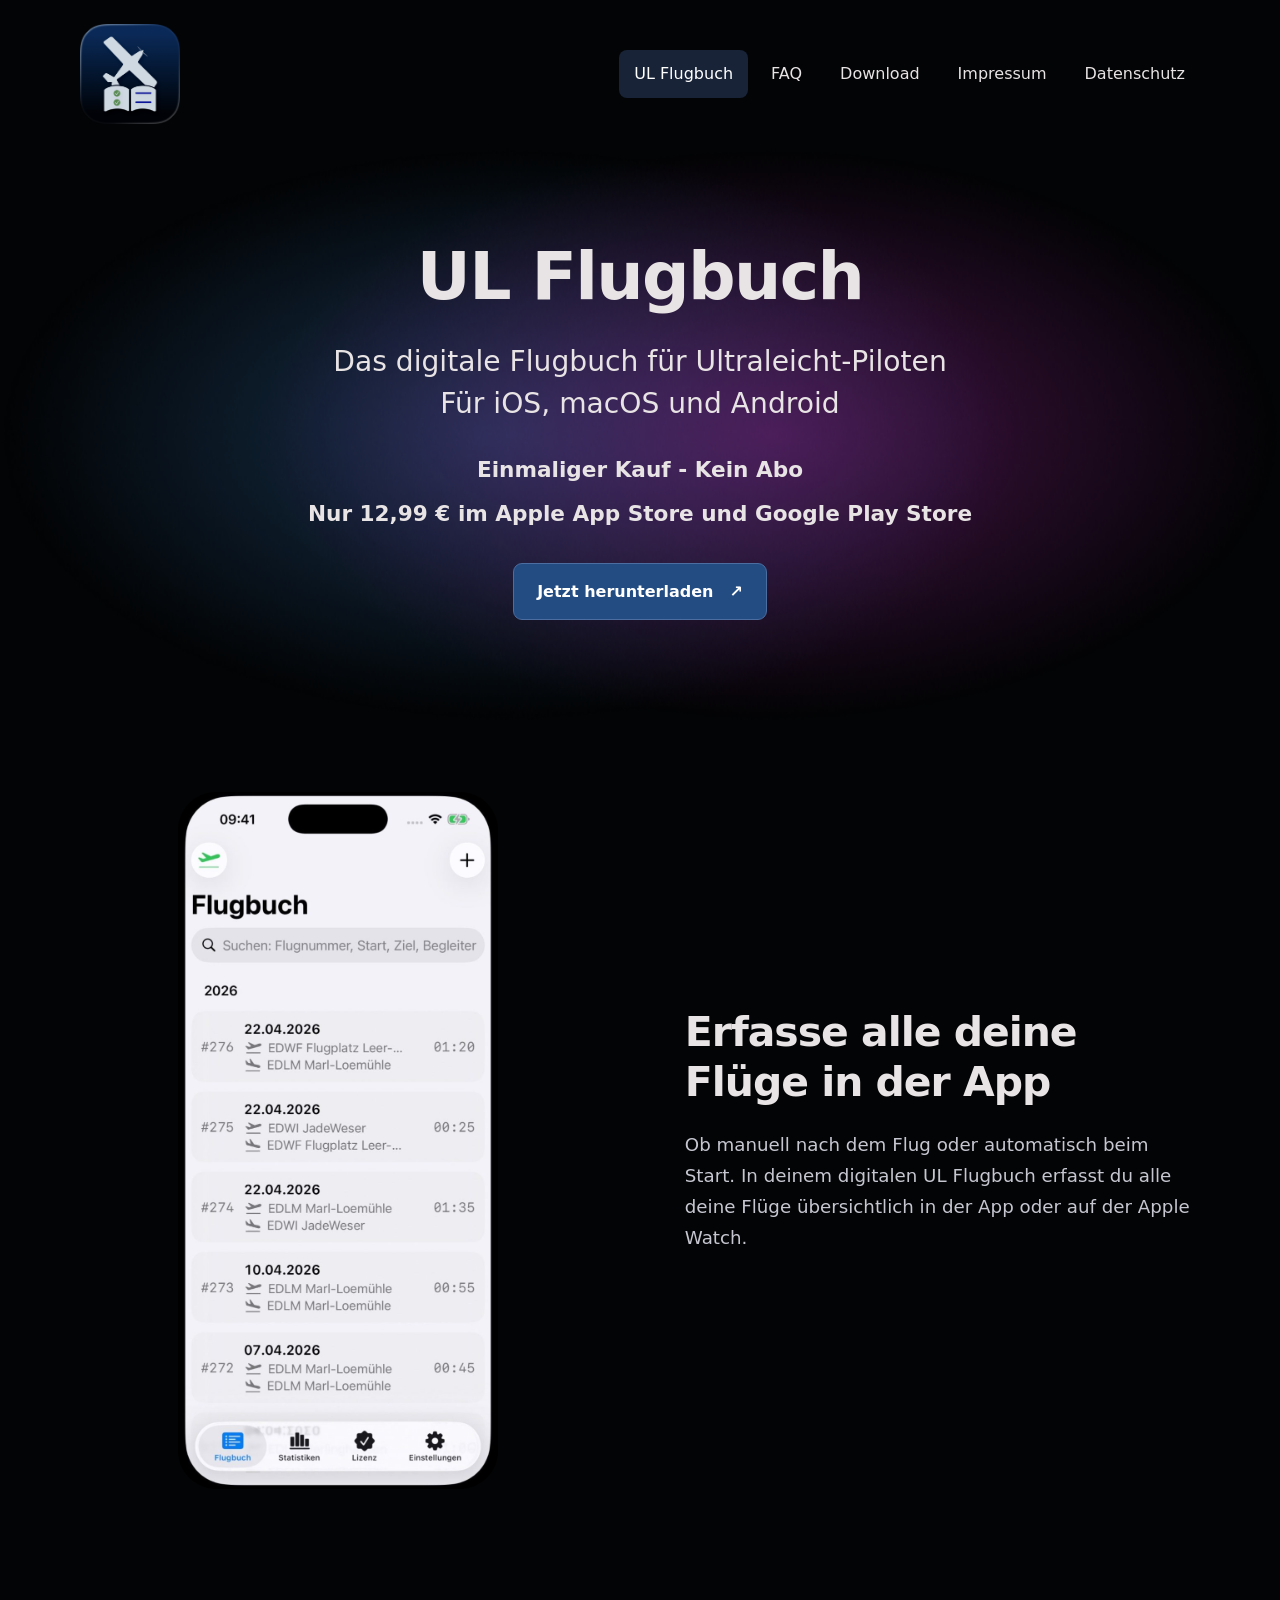
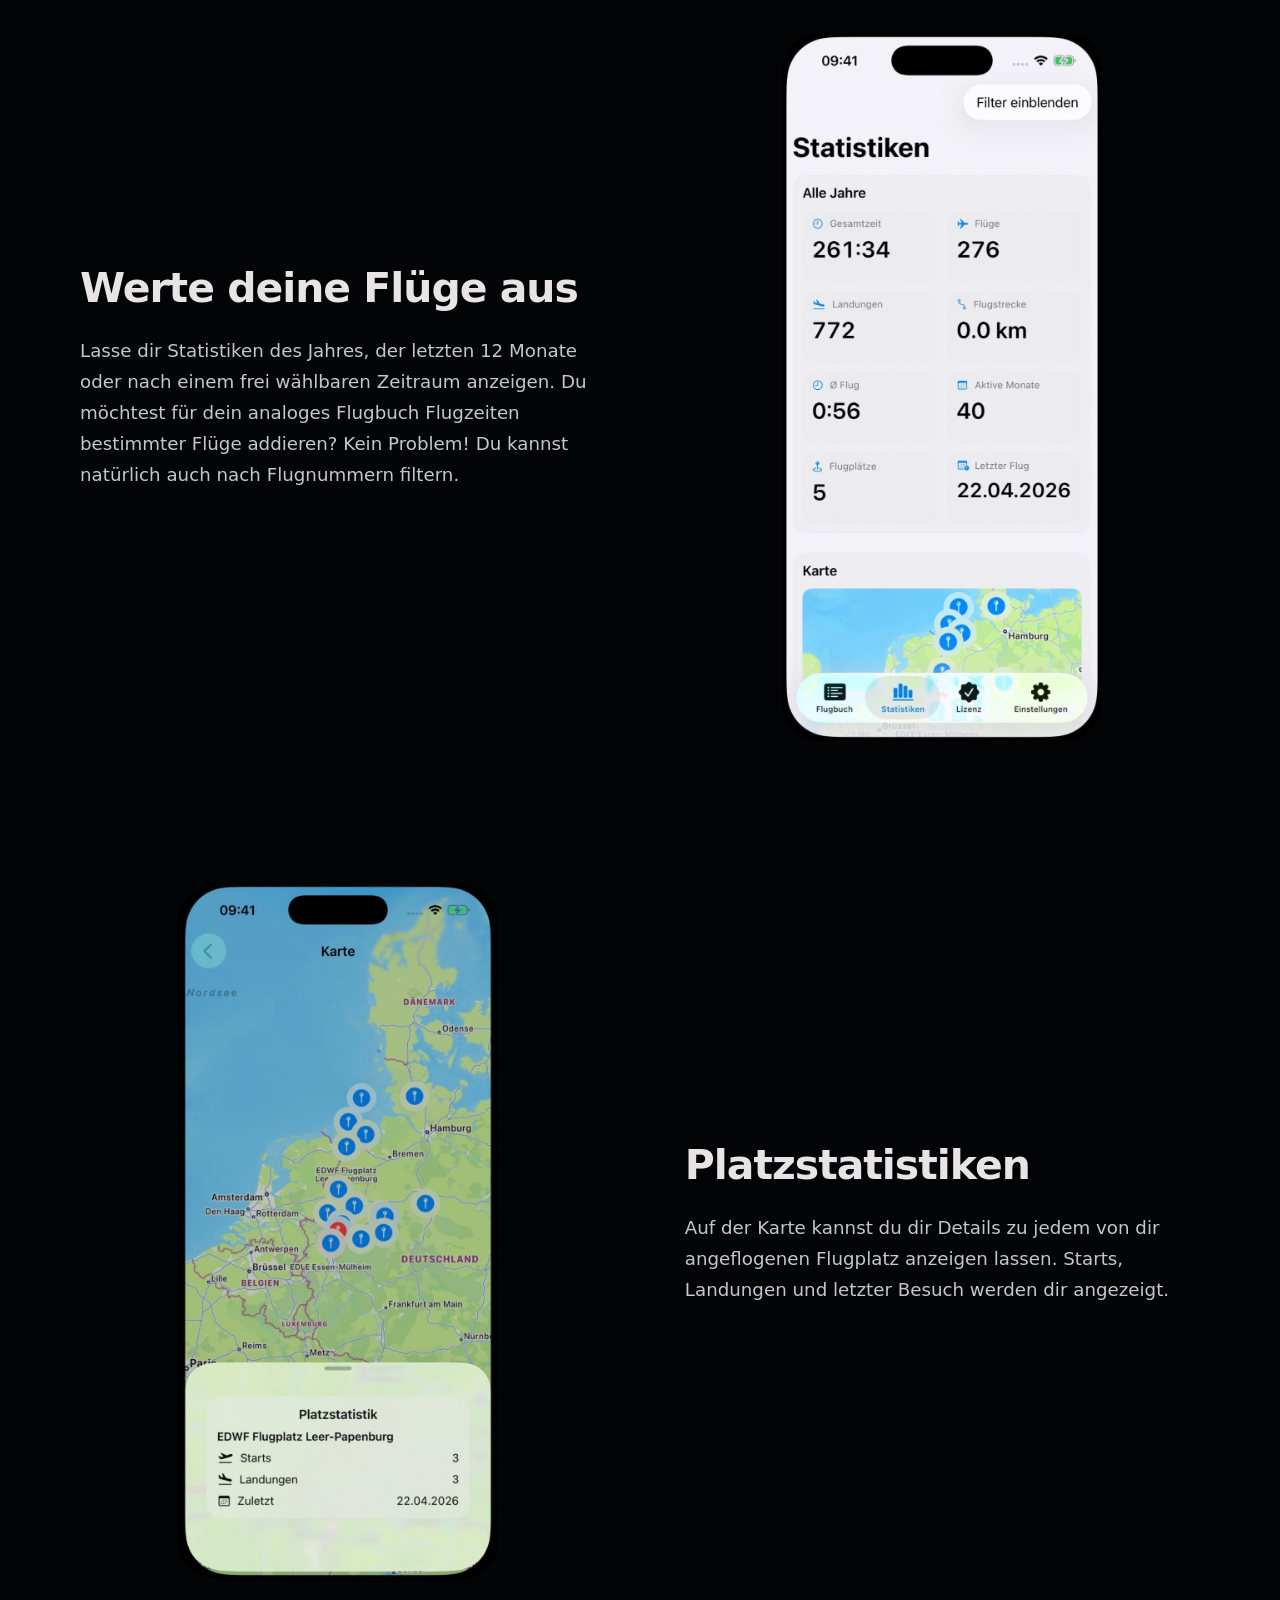
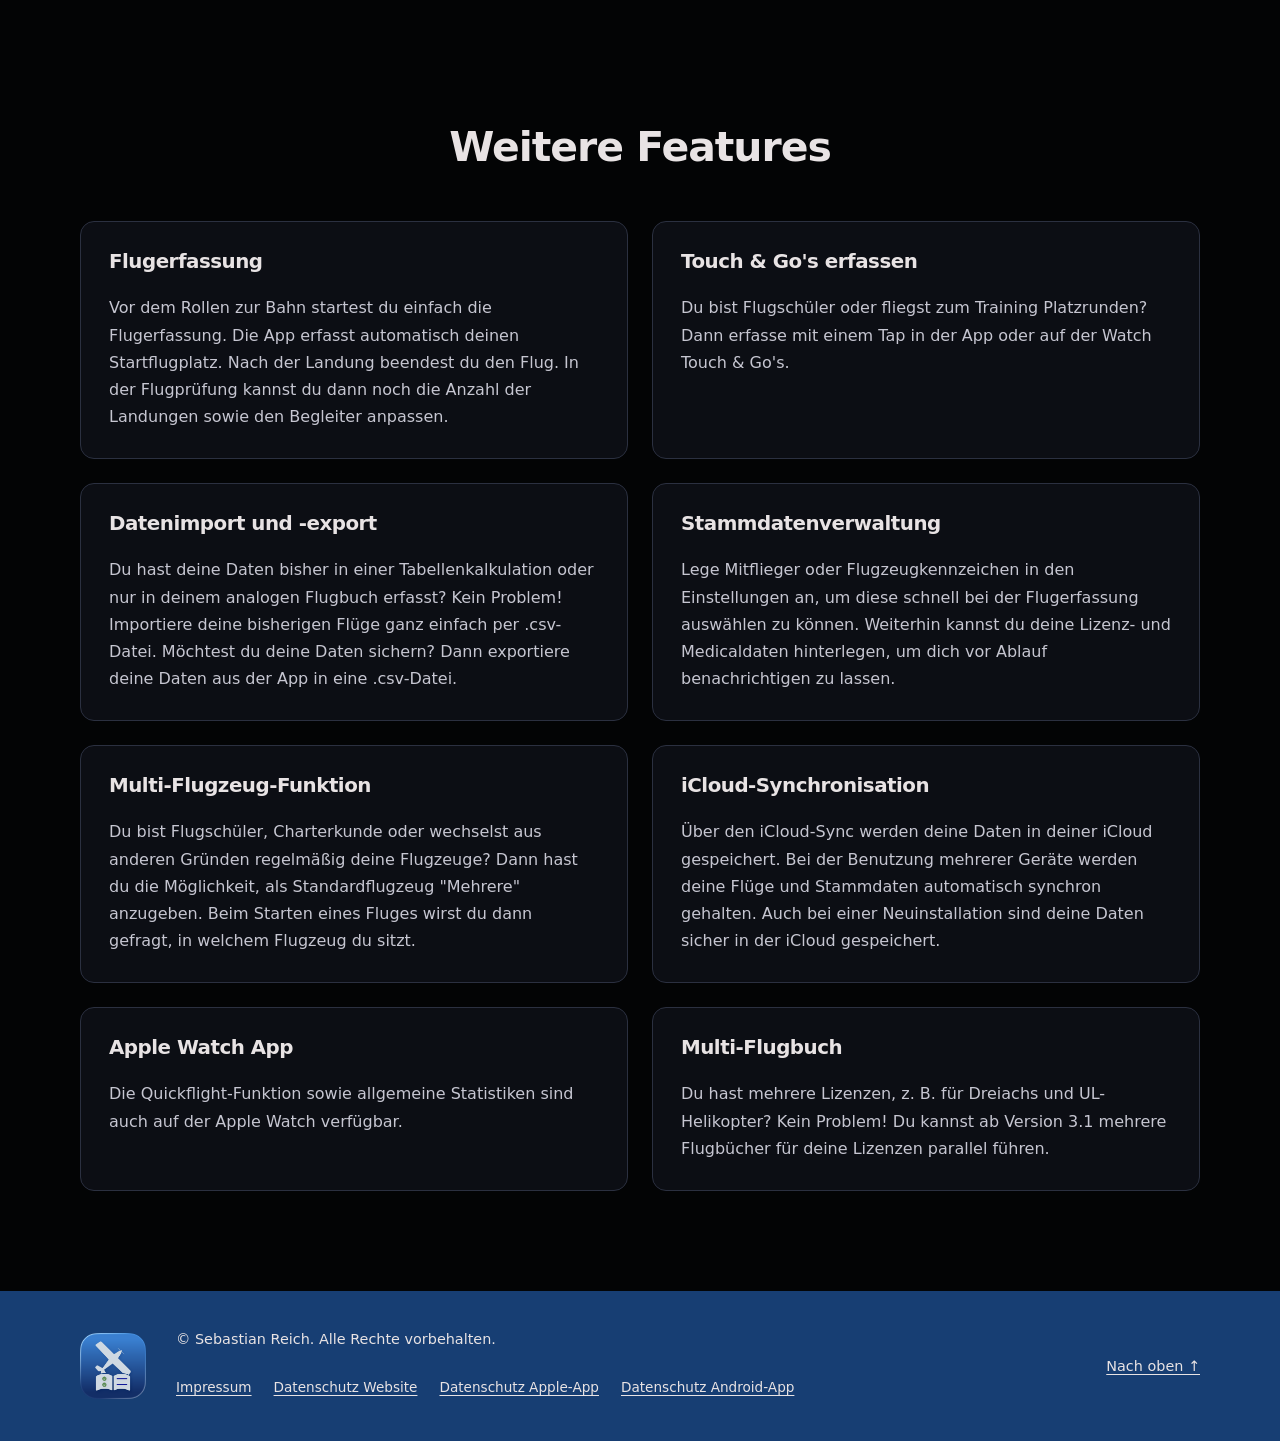
==== index.html @ 2607ba53 "Add files via upload" ====
<!doctype html>
<html lang="de">
<head>
  <meta charset="utf-8">
  <meta name="viewport" content="width=device-width, initial-scale=1">
  <meta name="color-scheme" content="dark">
  <title>UL Flugbuch – Digitales Flugbuch für iOS, macOS &amp; Android</title>
  <meta name="description" content="Das digitale Flugbuch für Ultraleicht-Piloten: Flüge erfassen, Statistiken auswerten und mehrere Flugbücher führen. Einmaliger Kauf, kein Abo.">
  <link rel="canonical" href="https://ul-flugbuch.com/">
  <meta property="og:type" content="website">
  <meta property="og:locale" content="de_DE">
  <meta property="og:site_name" content="UL Flugbuch">
  <meta property="og:title" content="UL Flugbuch – Digitales Flugbuch für iOS, macOS &amp; Android">
  <meta property="og:description" content="Das digitale Flugbuch für Ultraleicht-Piloten: Flüge erfassen, Statistiken auswerten und mehrere Flugbücher führen. Einmaliger Kauf, kein Abo.">
  <meta property="og:url" content="https://ul-flugbuch.com/">
  <meta property="og:image" content="https://ul-flugbuch.com/images/logo.png">
  <meta property="og:image:alt" content="UL Flugbuch – App-Logo mit Flugzeug und Flugbuch">
  <meta name="theme-color" content="#050608">
  <link rel="icon" href="images/logo-footer.png" type="image/png">
  <link rel="apple-touch-icon" href="images/logo.png">
  <link rel="stylesheet" href="css/style.css">
  <script src="js/navigation.js" defer></script>
</head>
<body>
<a class="skip-link" href="#main">Zum Inhalt springen</a>
<header class="site-header wrap">
  <a class="brand" href="index.html" aria-label="UL Flugbuch – Startseite"><img src="images/logo.png" width="455" height="455" alt="UL Flugbuch"></a>
  <button class="menu-toggle" type="button" aria-expanded="false" aria-controls="main-navigation" hidden>Menü <span aria-hidden="true">☰</span></button>
  <nav id="main-navigation" aria-label="Hauptnavigation"><a href="index.html" aria-current="page">UL Flugbuch</a><a href="faq/index.html">FAQ</a><a href="download/index.html">Download</a><a href="impressum/index.html">Impressum</a><a href="datenschutz/index.html">Datenschutz</a></nav>
</header>
<main id="main" tabindex="-1"><section class="hero"><div class="wrap"><h1>UL Flugbuch</h1><div class="intro"><p>Das digitale Flugbuch für Ultraleicht-Piloten</p><p>Für iOS, macOS und Android</p></div><div class="purchase"><p><strong>Einmaliger Kauf - Kein Abo</strong></p><p><strong>Nur 12,99 € im Apple App Store und Google Play Store</strong></p></div><a class="button" href="download/index.html">Jetzt herunterladen <span aria-hidden="true">↗</span></a></div></section><section class="feature wrap"><div class="screenshot"><a href="images/flugbuch.jpg" aria-label="Flugliste in UL Flugbuch mit Suchfeld und Flugübersicht – Screenshot vergrößern"><img src="images/flugbuch.jpg" width="768" height="1671" alt="Flugliste in UL Flugbuch mit Suchfeld und Flugübersicht" loading="lazy" decoding="async"></a></div><div class="feature-copy"><h2><strong>Erfasse alle deine Flüge in der App</strong></h2><p>Ob manuell nach dem Flug oder automatisch beim Start. In deinem digitalen UL Flugbuch erfasst du alle deine Flüge übersichtlich in der App oder auf der Apple Watch.</p></div></section><section class="feature wrap reverse"><div class="screenshot"><a href="images/statistik.jpg" aria-label="Statistikansicht in UL Flugbuch zur Auswertung der Flüge – Screenshot vergrößern"><img src="images/statistik.jpg" width="768" height="1701" alt="Statistikansicht in UL Flugbuch zur Auswertung der Flüge" loading="lazy" decoding="async"></a></div><div class="feature-copy"><h2><strong>Werte deine Flüge aus</strong></h2><p>Lasse dir Statistiken des Jahres, der letzten 12 Monate oder nach einem frei wählbaren Zeitraum anzeigen. Du möchtest für dein analoges Flugbuch Flugzeiten bestimmter Flüge addieren? Kein Problem! Du kannst natürlich auch nach Flugnummern filtern.</p></div></section><section class="feature wrap"><div class="screenshot"><a href="images/platzstatistik.jpg" aria-label="Flugplatzstatistik in UL Flugbuch mit Kartenansicht – Screenshot vergrößern"><img src="images/platzstatistik.jpg" width="768" height="1666" alt="Flugplatzstatistik in UL Flugbuch mit Kartenansicht" loading="lazy" decoding="async"></a></div><div class="feature-copy"><h2><strong>Platzstatistiken</strong></h2><p>Auf der Karte kannst du dir Details zu jedem von dir angeflogenen Flugplatz anzeigen lassen. Starts, Landungen und letzter Besuch werden dir angezeigt.</p></div></section><section class="features wrap"><h2>Weitere Features</h2><div class="feature-grid"><article><h3>Flugerfassung</h3><p>Vor dem Rollen zur Bahn startest du einfach die Flugerfassung. Die App erfasst automatisch deinen Startflugplatz. Nach der Landung beendest du den Flug. In der Flugprüfung kannst du dann noch die Anzahl der Landungen sowie den Begleiter anpassen. </p></article><article><h3>Touch &amp; Go&#x27;s erfassen</h3><p>Du bist Flugschüler oder fliegst zum Training Platzrunden? Dann erfasse mit einem Tap in der App oder auf der Watch Touch &amp; Go&#x27;s.</p></article><article><h3>Datenimport und -export</h3><p>Du hast deine Daten bisher in einer Tabellenkalkulation oder nur in deinem analogen Flugbuch erfasst? Kein Problem! Importiere deine bisherigen Flüge ganz einfach per .csv-Datei. Möchtest du deine Daten sichern? Dann exportiere deine Daten aus der App in eine .csv-Datei. </p></article><article><h3>Stammdatenverwaltung</h3><p>Lege Mitflieger oder Flugzeugkennzeichen in den Einstellungen an, um diese schnell bei der Flugerfassung auswählen zu können. Weiterhin kannst du deine Lizenz- und Medicaldaten hinterlegen, um dich vor Ablauf benachrichtigen zu lassen.</p></article><article><h3>Multi-Flugzeug-Funktion</h3><p>Du bist Flugschüler, Charterkunde oder wechselst aus anderen Gründen regelmäßig deine Flugzeuge? Dann hast du die Möglichkeit, als Standardflugzeug &quot;Mehrere&quot; anzugeben. Beim Starten eines Fluges wirst du dann gefragt, in welchem Flugzeug du sitzt.</p></article><article><h3>iCloud-Synchronisation</h3><p>Über den iCloud-Sync werden deine Daten in deiner iCloud gespeichert. Bei der Benutzung mehrerer Geräte werden deine Flüge und Stammdaten automatisch synchron gehalten. Auch bei einer Neuinstallation sind deine Daten sicher in der iCloud gespeichert.</p></article><article><h3>Apple Watch App</h3><p>Die Quickflight-Funktion sowie allgemeine Statistiken sind auch auf der Apple Watch verfügbar.</p></article><article><h3>Multi-Flugbuch</h3><p>Du hast mehrere Lizenzen, z. B. für Dreiachs und UL-Helikopter? Kein Problem! Du kannst ab Version 3.1 mehrere Flugbücher für deine Lizenzen parallel führen.</p></article></div></section></main>
<footer class="site-footer"><div class="wrap footer-inner">
  <a href="index.html" aria-label="UL Flugbuch – Startseite"><img src="images/logo-footer.png" width="256" height="256" alt="UL Flugbuch" loading="lazy"></a>
  <div><p>© Sebastian Reich. Alle Rechte vorbehalten.</p><nav aria-label="Rechtliche Informationen"><a href="impressum/index.html">Impressum</a><a href="datenschutz/index.html">Datenschutz Website</a><a href="datenschutz-app/index.html">Datenschutz Apple-App</a><a href="datenschutz-android/index.html">Datenschutz Android-App</a></nav></div>
  <a class="back-top" href="#main">Nach oben ↑</a>
</div></footer>
</body>
</html>
---- css/style.css ----
/* Shared styles. All resources are local; no external fonts or trackers. */
:root { color-scheme: dark; --bg: #030405; --text: #e8e3e4; --muted: #c6c6d1; --blue: #234c83; --line: #2b3040; }
* { box-sizing: border-box; }
html { scroll-behavior: smooth; scroll-padding-top: 2rem; }
body { margin: 0; background: var(--bg); color: var(--text); font-family: system-ui, -apple-system, BlinkMacSystemFont, "Segoe UI", sans-serif; font-size: 1rem; line-height: 1.7; }
a { color: inherit; text-underline-offset: .24em; }
a:hover { color: #bacfff; }
button { font: inherit; }
:focus-visible { outline: 3px solid #bdd5ff; outline-offset: 6px; }
img { display: block; max-width: 100%; height: auto; }
h1,h2,h3 { line-height: 1.22; letter-spacing: -.025em; text-wrap: balance; }
h1 { font-size: clamp(2.25rem, 5.2vw, 4.8rem); margin: 0 0 1.5rem; }
h2 { font-size: clamp(1.8rem, 3.2vw, 2.7rem); margin: 0 0 1.4rem; }
h3 { font-size: 1.24rem; }
p { margin: 0 0 1.15rem; }
.wrap { width: min(1120px, calc(100% - 64px)); margin-inline: auto; }
.skip-link { position: absolute; top: -100px; left: 20px; z-index: 10; background: white; color: black; padding: 12px 20px; }
.skip-link:focus { top: 12px; }
.site-header { display: flex; align-items: center; justify-content: space-between; gap: 24px; padding-block: 24px; }
.brand { flex: 0 0 auto; }
.brand img { width: 100px; }
.site-header nav { display: flex; align-items: center; gap: 8px; flex-wrap: wrap; }
.site-header nav a { text-decoration: none; padding: 10px 15px; border-radius: 8px; }
.site-header nav a:hover,.site-header nav a[aria-current] { background: #182338; color: #fff; }
.menu-toggle { border: 1px solid #64718a; background: #111827; color: white; border-radius: 8px; padding: 10px 16px; cursor: pointer; }
.menu-toggle[hidden] { display: none; }
.hero { text-align: center; padding: 88px 0 100px; background: url('../images/hintergrund.png') center / 100% 100% no-repeat; }
.intro { font-size: clamp(1.2rem, 2.2vw, 1.8rem); line-height: 1.5; }
.intro p { margin: 0; }
.purchase { margin: 26px auto 30px; font-size: clamp(1.05rem, 1.7vw, 1.35rem); font-weight: 700; }
.purchase p { margin: 8px 0; }
.button { display: inline-flex; justify-content: center; align-items: center; gap: 16px; padding: 14px 23px; min-height: 52px; background: var(--blue); border: 1px solid #4b6d9f; border-radius: 9px; text-decoration: none; color: white; font-weight: 650; transition: background .18s, transform .18s; }
.button:hover { background: #315f9e; color: white; transform: translateY(-2px); }
.feature { display: grid; grid-template-columns: 1fr 1fr; align-items: center; gap: clamp(36px,7vw,100px); padding-block: 72px; }
.feature.reverse .screenshot { order: 2; }
.screenshot { display: flex; justify-content: center; }
.screenshot a { display: block; width: min(100%,320px); border-radius: 38px; }
.screenshot img { border-radius: 38px; }
.feature-copy p { font-size: 1.14rem; color: var(--muted); }
.features { padding-block: 72px 100px; }
.features > h2 { text-align: center; margin-bottom: 48px; }
.feature-grid { display: grid; grid-template-columns: repeat(2,minmax(0,1fr)); gap: 24px; }
.feature-grid article { padding: 28px; border: 1px solid var(--line); background: #0c0e14; border-radius: 14px; }
.feature-grid h3 { margin-top: 0; }
.feature-grid p { margin-bottom: 0; color: var(--muted); }
.site-footer { background: #173e73; padding-block: 36px; }
.footer-inner { display: flex; align-items: center; gap: 30px; }
.footer-inner img { width: 66px; min-width: 66px; }
.footer-inner p { font-size: .9rem; }
.site-footer nav { display: flex; flex-wrap: wrap; gap: 10px 22px; font-size: .85rem; }
.site-footer a { padding-block: 6px; }
.back-top { margin-left: auto; white-space: nowrap; font-size: .9rem; }
.prose { max-width: 850px; padding-block: 64px 96px; overflow-wrap: anywhere; }
.prose h1 { font-size: clamp(2rem,4vw,3.25rem); }
.prose h2 { font-size: 1.8rem; margin: 3rem 0 1.3rem; }
.prose h3 { margin: 2rem 0 1rem; }
.prose p { color: var(--text); }
.prose li { margin-bottom: .6rem; }
.toc { display: flex; flex-wrap: wrap; gap: 10px; margin: 24px 0 42px; }
.toc a { padding: 8px 14px; border: 1px solid #4a5872; border-radius: 8px; text-decoration: none; }
.toc a:hover { background: #182338; }
.download { text-align: center; padding-block: 56px 100px; min-height: 65vh; }
.download-logo { width: 150px; margin: 0 auto 32px; }
.download h1 { font-size: clamp(2rem,4vw,3.5rem); }
.lead { font-size: 1.4rem; }
.store-links { display: flex; justify-content: center; flex-wrap: wrap; gap: 18px; margin-top: 32px; }
@media (max-width: 760px) {
 .wrap { width: calc(100% - 40px); }
 .site-header { flex-wrap: wrap; padding-block: 18px; }
 .brand img { width: 76px; }
 .site-header nav { width: 100%; gap: 4px; }
 .site-header nav a { padding: 10px 12px; }
 .menu-toggle:not([hidden]) { display: block; }
 .site-header nav[data-collapsed="true"] { display: none; }
 .hero { padding: 56px 0 68px; background-size: auto 100%; }
 .feature { grid-template-columns: 1fr; gap: 30px; padding-block: 44px; }
 .feature .feature-copy { order: 0; }
 .feature .screenshot { order: 1; }
 .screenshot a { width: min(78%,300px); }
 .feature-copy { text-align: center; }
 .feature-grid { grid-template-columns: 1fr; }
 .features { padding-block: 48px 64px; }
 .footer-inner { flex-wrap: wrap; align-items: flex-start; gap: 20px; }
 .footer-inner > div { flex: 1 1 210px; }
 .back-top { margin-left: 0; }
 .prose { padding-block: 38px 64px; }
 .prose h2 { font-size: 1.55rem; }
 .store-links { flex-direction: column; align-items: stretch; }
}
@media (prefers-reduced-motion: reduce) { html { scroll-behavior: auto; } .button { transition: none; } }
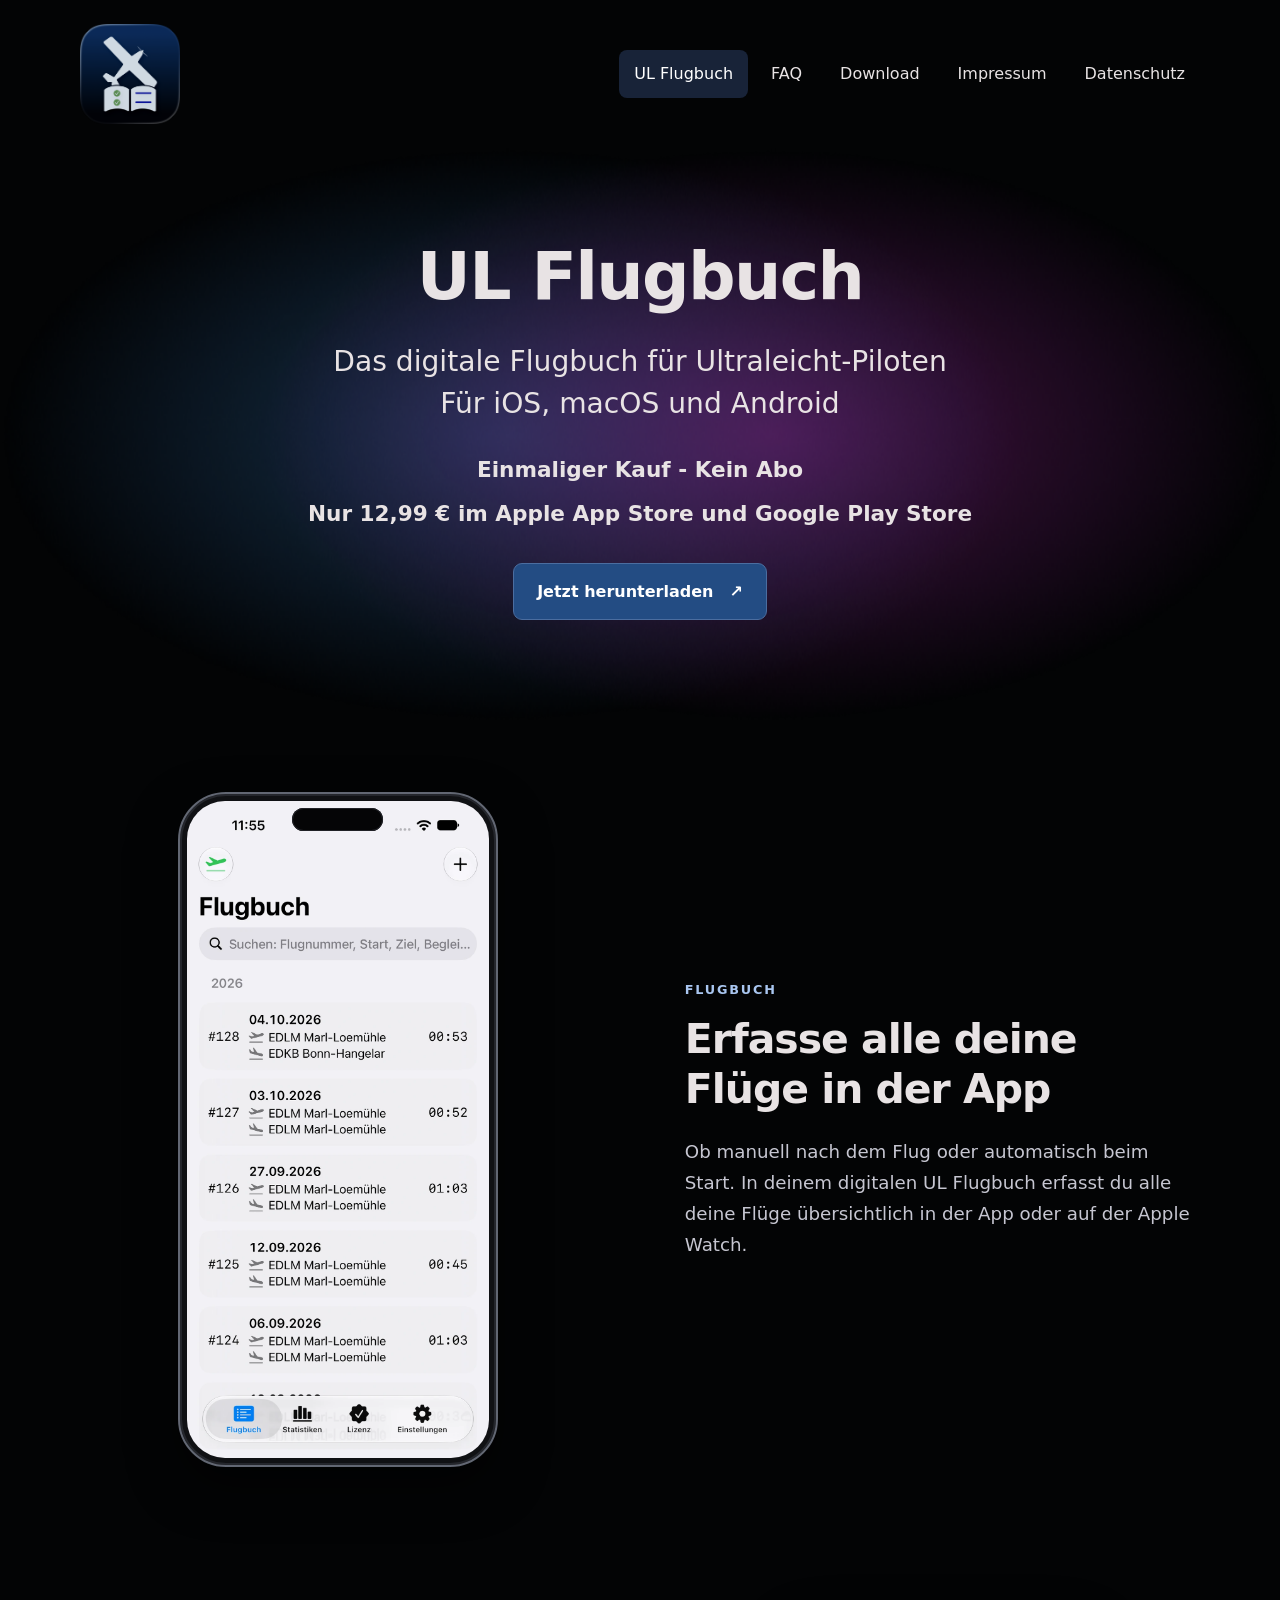
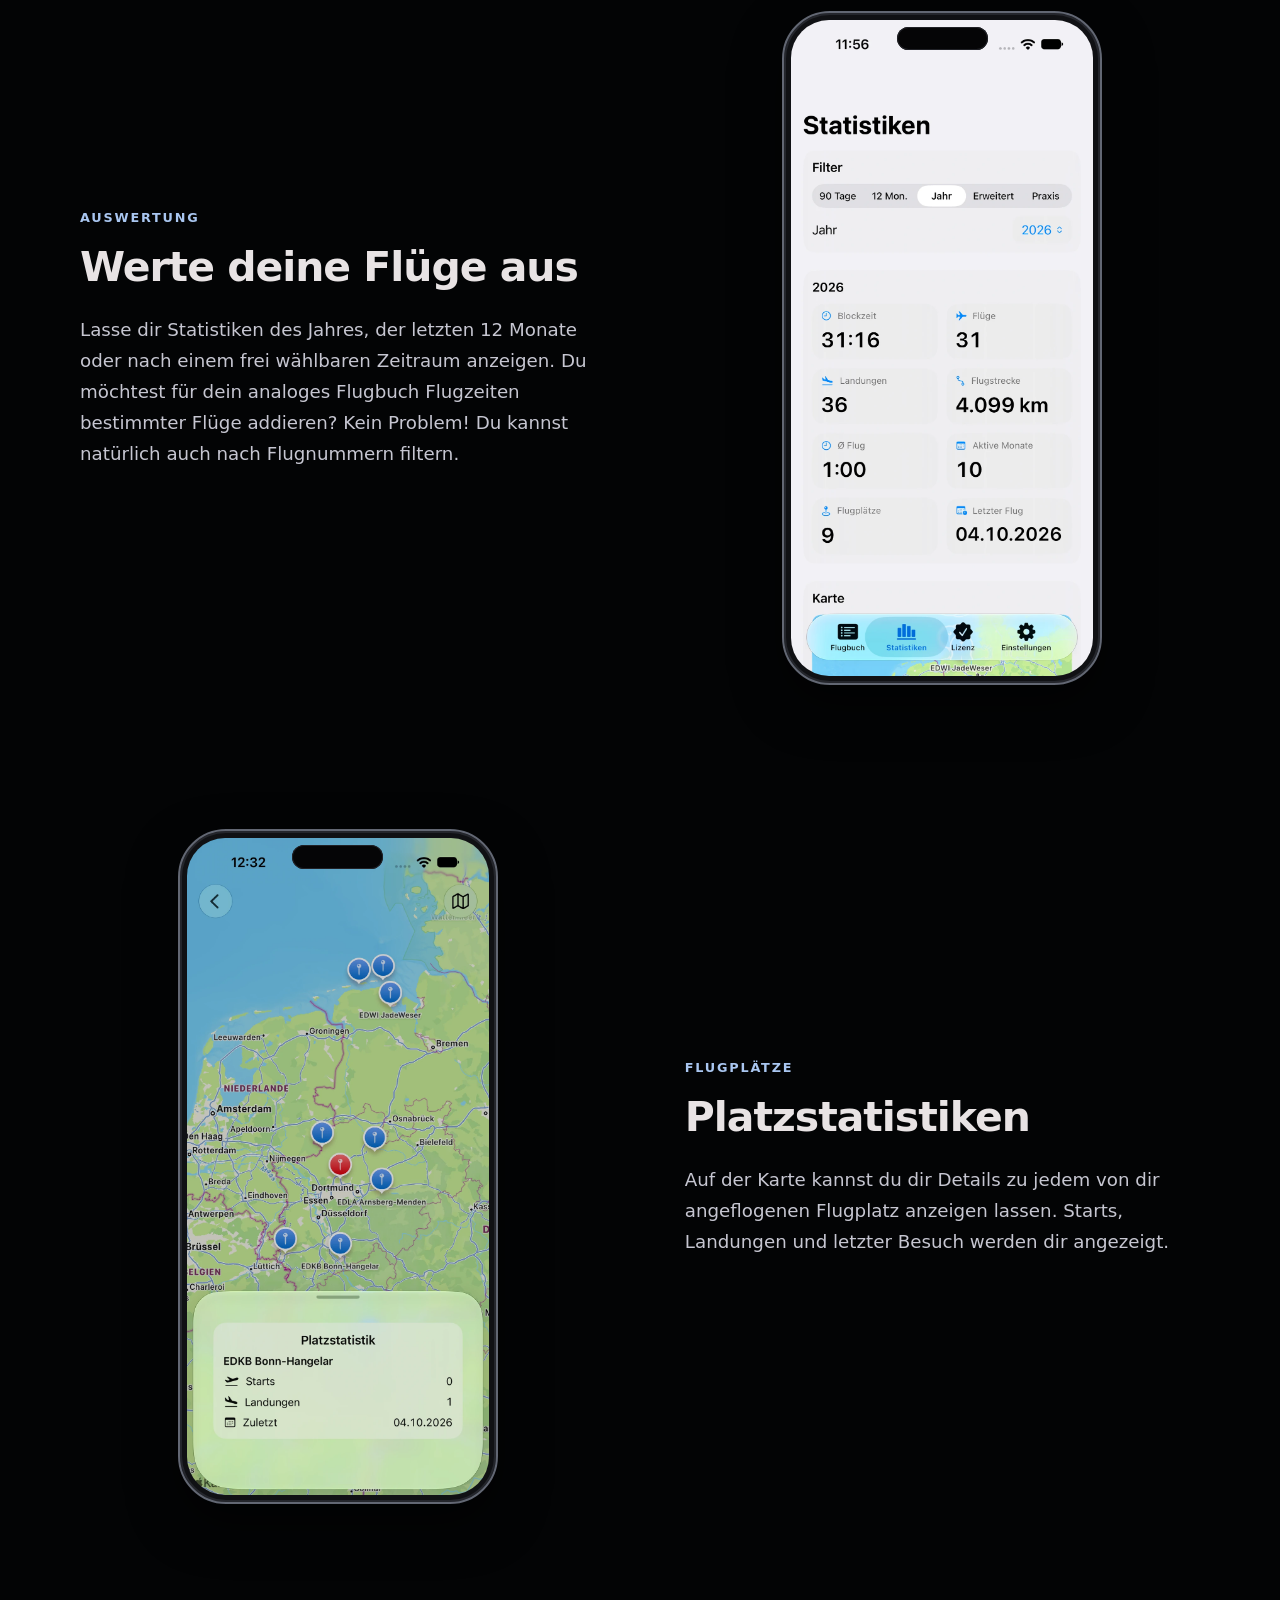
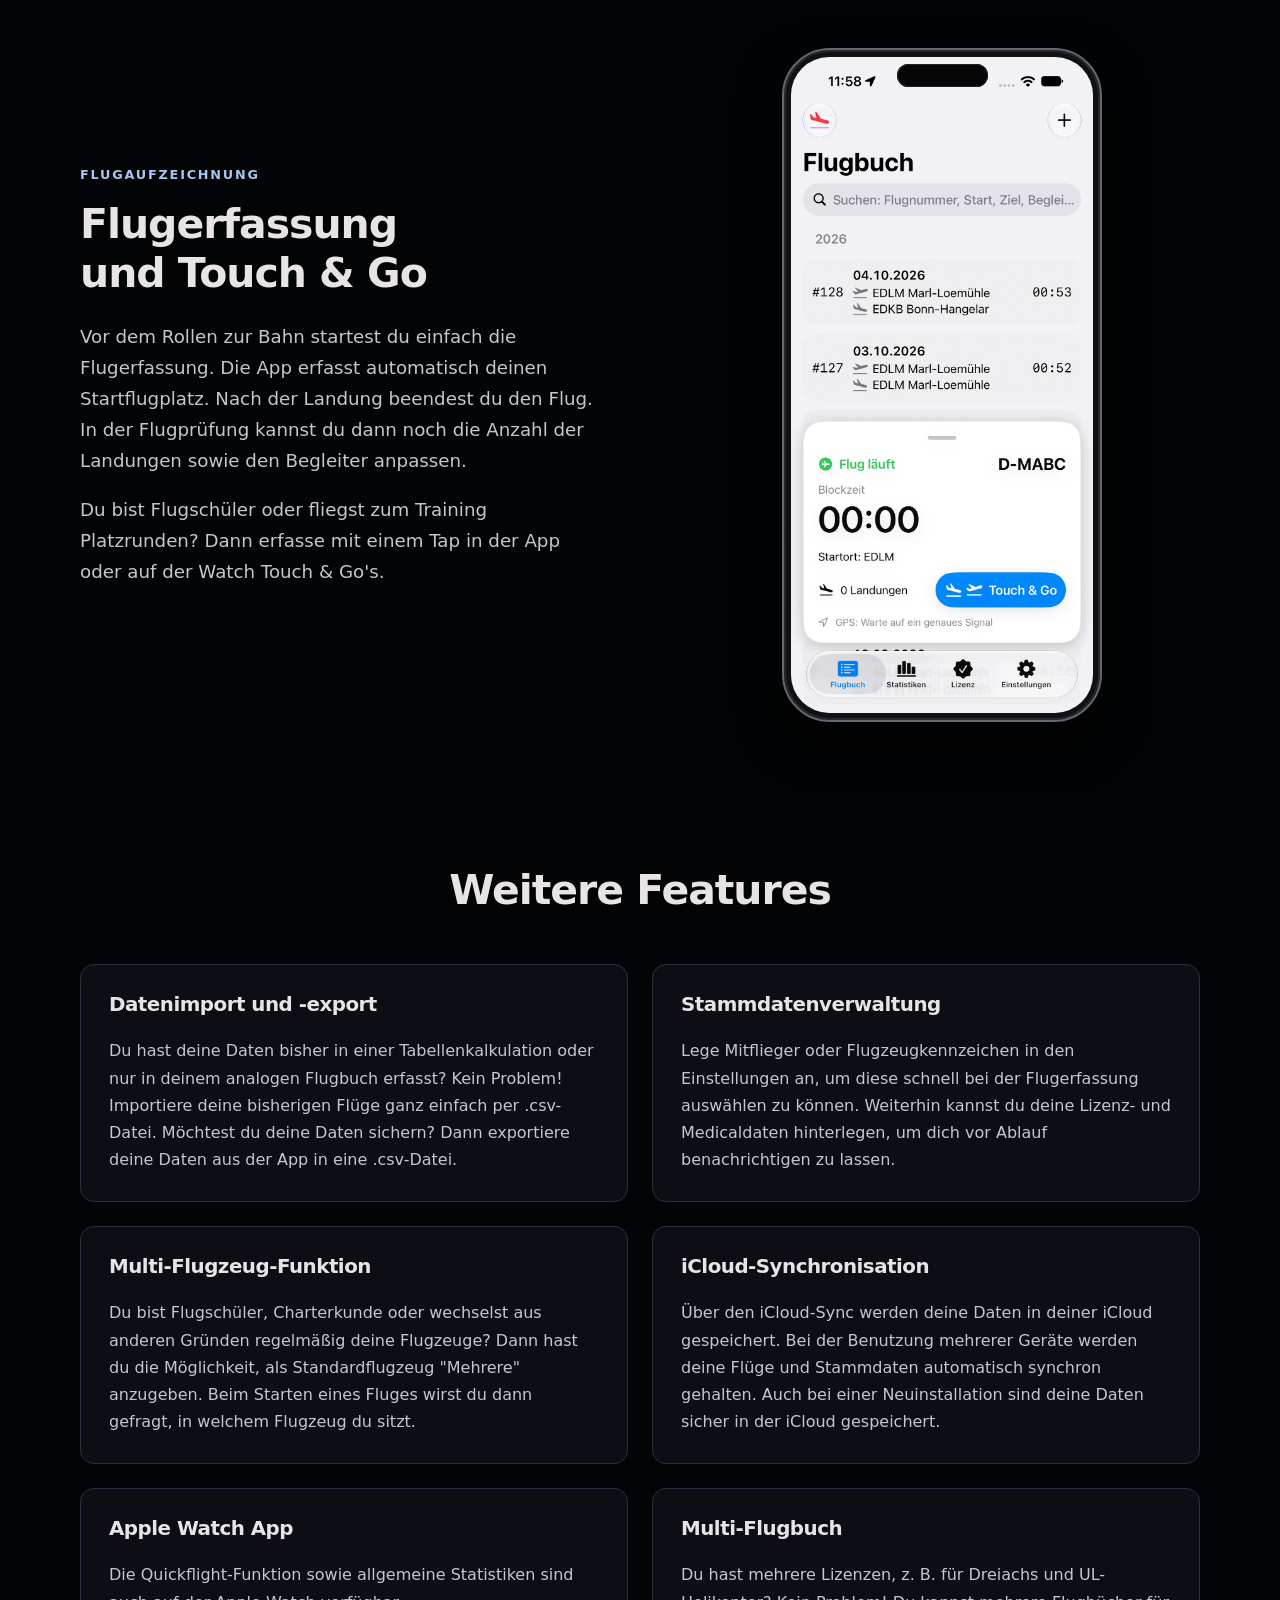
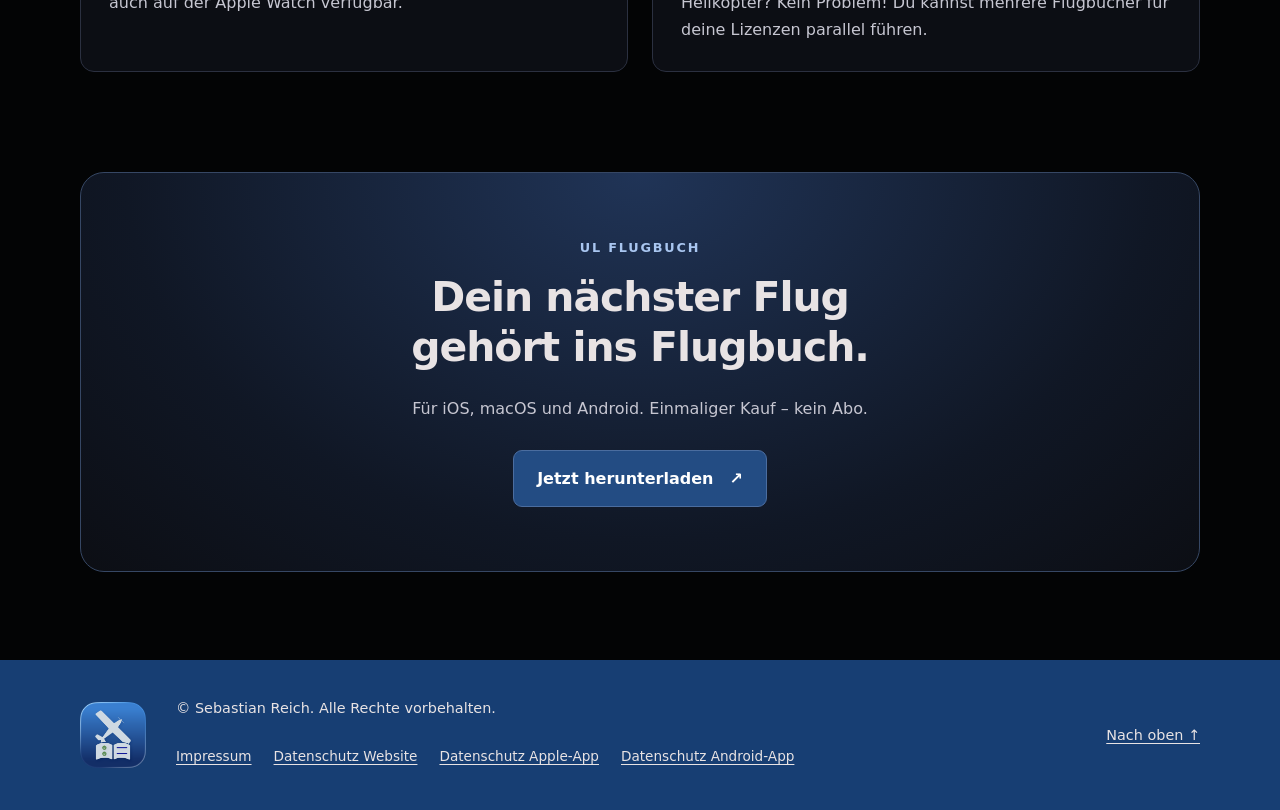
==== commit 935486b5: "Aktualisiere App-Screenshots und Produktabschnitte Vier optimierte Screenshots mit responsiven iPhon" ====
--- a/index.html
+++ b/index.html
@@ -20,6 +20,7 @@
   <link rel="apple-touch-icon" href="images/logo.png">
   <link rel="stylesheet" href="css/style.css">
   <script src="js/navigation.js" defer></script>
+  <script src="js/download.js" defer></script>
 </head>
 <body>
 <a class="skip-link" href="#main">Zum Inhalt springen</a>
@@ -28,7 +29,24 @@
   <button class="menu-toggle" type="button" aria-expanded="false" aria-controls="main-navigation" hidden>Menü <span aria-hidden="true">☰</span></button>
   <nav id="main-navigation" aria-label="Hauptnavigation"><a href="index.html" aria-current="page">UL Flugbuch</a><a href="faq/index.html">FAQ</a><a href="download/index.html">Download</a><a href="impressum/index.html">Impressum</a><a href="datenschutz/index.html">Datenschutz</a></nav>
 </header>
-<main id="main" tabindex="-1"><section class="hero"><div class="wrap"><h1>UL Flugbuch</h1><div class="intro"><p>Das digitale Flugbuch für Ultraleicht-Piloten</p><p>Für iOS, macOS und Android</p></div><div class="purchase"><p><strong>Einmaliger Kauf - Kein Abo</strong></p><p><strong>Nur 12,99 € im Apple App Store und Google Play Store</strong></p></div><a class="button" href="download/index.html">Jetzt herunterladen <span aria-hidden="true">↗</span></a></div></section><section class="feature wrap"><div class="screenshot"><a href="images/flugbuch.jpg" aria-label="Flugliste in UL Flugbuch mit Suchfeld und Flugübersicht – Screenshot vergrößern"><img src="images/flugbuch.jpg" width="768" height="1671" alt="Flugliste in UL Flugbuch mit Suchfeld und Flugübersicht" loading="lazy" decoding="async"></a></div><div class="feature-copy"><h2><strong>Erfasse alle deine Flüge in der App</strong></h2><p>Ob manuell nach dem Flug oder automatisch beim Start. In deinem digitalen UL Flugbuch erfasst du alle deine Flüge übersichtlich in der App oder auf der Apple Watch.</p></div></section><section class="feature wrap reverse"><div class="screenshot"><a href="images/statistik.jpg" aria-label="Statistikansicht in UL Flugbuch zur Auswertung der Flüge – Screenshot vergrößern"><img src="images/statistik.jpg" width="768" height="1701" alt="Statistikansicht in UL Flugbuch zur Auswertung der Flüge" loading="lazy" decoding="async"></a></div><div class="feature-copy"><h2><strong>Werte deine Flüge aus</strong></h2><p>Lasse dir Statistiken des Jahres, der letzten 12 Monate oder nach einem frei wählbaren Zeitraum anzeigen. Du möchtest für dein analoges Flugbuch Flugzeiten bestimmter Flüge addieren? Kein Problem! Du kannst natürlich auch nach Flugnummern filtern.</p></div></section><section class="feature wrap"><div class="screenshot"><a href="images/platzstatistik.jpg" aria-label="Flugplatzstatistik in UL Flugbuch mit Kartenansicht – Screenshot vergrößern"><img src="images/platzstatistik.jpg" width="768" height="1666" alt="Flugplatzstatistik in UL Flugbuch mit Kartenansicht" loading="lazy" decoding="async"></a></div><div class="feature-copy"><h2><strong>Platzstatistiken</strong></h2><p>Auf der Karte kannst du dir Details zu jedem von dir angeflogenen Flugplatz anzeigen lassen. Starts, Landungen und letzter Besuch werden dir angezeigt.</p></div></section><section class="features wrap"><h2>Weitere Features</h2><div class="feature-grid"><article><h3>Flugerfassung</h3><p>Vor dem Rollen zur Bahn startest du einfach die Flugerfassung. Die App erfasst automatisch deinen Startflugplatz. Nach der Landung beendest du den Flug. In der Flugprüfung kannst du dann noch die Anzahl der Landungen sowie den Begleiter anpassen. </p></article><article><h3>Touch &amp; Go&#x27;s erfassen</h3><p>Du bist Flugschüler oder fliegst zum Training Platzrunden? Dann erfasse mit einem Tap in der App oder auf der Watch Touch &amp; Go&#x27;s.</p></article><article><h3>Datenimport und -export</h3><p>Du hast deine Daten bisher in einer Tabellenkalkulation oder nur in deinem analogen Flugbuch erfasst? Kein Problem! Importiere deine bisherigen Flüge ganz einfach per .csv-Datei. Möchtest du deine Daten sichern? Dann exportiere deine Daten aus der App in eine .csv-Datei. </p></article><article><h3>Stammdatenverwaltung</h3><p>Lege Mitflieger oder Flugzeugkennzeichen in den Einstellungen an, um diese schnell bei der Flugerfassung auswählen zu können. Weiterhin kannst du deine Lizenz- und Medicaldaten hinterlegen, um dich vor Ablauf benachrichtigen zu lassen.</p></article><article><h3>Multi-Flugzeug-Funktion</h3><p>Du bist Flugschüler, Charterkunde oder wechselst aus anderen Gründen regelmäßig deine Flugzeuge? Dann hast du die Möglichkeit, als Standardflugzeug &quot;Mehrere&quot; anzugeben. Beim Starten eines Fluges wirst du dann gefragt, in welchem Flugzeug du sitzt.</p></article><article><h3>iCloud-Synchronisation</h3><p>Über den iCloud-Sync werden deine Daten in deiner iCloud gespeichert. Bei der Benutzung mehrerer Geräte werden deine Flüge und Stammdaten automatisch synchron gehalten. Auch bei einer Neuinstallation sind deine Daten sicher in der iCloud gespeichert.</p></article><article><h3>Apple Watch App</h3><p>Die Quickflight-Funktion sowie allgemeine Statistiken sind auch auf der Apple Watch verfügbar.</p></article><article><h3>Multi-Flugbuch</h3><p>Du hast mehrere Lizenzen, z. B. für Dreiachs und UL-Helikopter? Kein Problem! Du kannst ab Version 3.1 mehrere Flugbücher für deine Lizenzen parallel führen.</p></article></div></section></main>
+<main id="main" tabindex="-1"><section class="hero"><div class="wrap"><h1>UL Flugbuch</h1><div class="intro"><p>Das digitale Flugbuch für Ultraleicht-Piloten</p><p>Für iOS, macOS und Android</p></div><div class="purchase"><p><strong>Einmaliger Kauf - Kein Abo</strong></p><p><strong>Nur 12,99 € im Apple App Store und Google Play Store</strong></p></div><a class="button" data-device-download href="download/index.html">Jetzt herunterladen <span aria-hidden="true">↗</span></a></div></section>
+<section class="feature wrap"><div class="screenshot"><a class="iphone" href="images/flugliste-2026.webp" aria-label="Flugliste in UL Flugbuch mit Suchfeld und Flugübersicht – Screenshot vergrößern"><img src="images/flugliste-2026.webp" width="960" height="2087" alt="Flugliste in UL Flugbuch mit Suchfeld und Flugübersicht" loading="lazy" decoding="async"></a></div><div class="feature-copy"><p class="eyebrow">Flugbuch</p><h2><strong>Erfasse alle deine Flüge in der App</strong></h2><p>Ob manuell nach dem Flug oder automatisch beim Start. In deinem digitalen UL Flugbuch erfasst du alle deine Flüge übersichtlich in der App oder auf der Apple Watch.</p></div></section>
+<section class="feature wrap reverse"><div class="screenshot"><a class="iphone" href="images/statistiken-2026.webp" aria-label="Statistiken in UL Flugbuch mit Blockzeit, Landungen und Flugstrecke – Screenshot vergrößern"><img src="images/statistiken-2026.webp" width="960" height="2087" alt="Statistiken in UL Flugbuch mit Blockzeit, Landungen und Flugstrecke" loading="lazy" decoding="async"></a></div><div class="feature-copy"><p class="eyebrow">Auswertung</p><h2><strong>Werte deine Flüge aus</strong></h2><p>Lasse dir Statistiken des Jahres, der letzten 12 Monate oder nach einem frei wählbaren Zeitraum anzeigen. Du möchtest für dein analoges Flugbuch Flugzeiten bestimmter Flüge addieren? Kein Problem! Du kannst natürlich auch nach Flugnummern filtern.</p></div></section>
+<section class="feature wrap"><div class="screenshot"><a class="iphone" href="images/platzstatistik-2026.webp" aria-label="Platzstatistik in UL Flugbuch mit Karte und Details zu einem Flugplatz – Screenshot vergrößern"><img src="images/platzstatistik-2026.webp" width="960" height="2087" alt="Platzstatistik in UL Flugbuch mit Karte und Details zu einem Flugplatz" loading="lazy" decoding="async"></a></div><div class="feature-copy"><p class="eyebrow">Flugplätze</p><h2><strong>Platzstatistiken</strong></h2><p>Auf der Karte kannst du dir Details zu jedem von dir angeflogenen Flugplatz anzeigen lassen. Starts, Landungen und letzter Besuch werden dir angezeigt.</p></div></section>
+<section class="feature wrap reverse">
+  <div class="screenshot"><a class="iphone" href="images/flugaufzeichnung-2026.webp" aria-label="Laufende Flugaufzeichnung mit Blockzeit und Touch &amp; Go-Button – Screenshot vergrößern"><img src="images/flugaufzeichnung-2026.webp" width="960" height="2087" alt="Laufende Flugaufzeichnung in UL Flugbuch mit Blockzeit, Startort und Touch &amp; Go-Button" loading="lazy" decoding="async"></a></div>
+  <div class="feature-copy"><p class="eyebrow">Flugaufzeichnung</p><h2>Flugerfassung und Touch &amp; Go</h2><p>Vor dem Rollen zur Bahn startest du einfach die Flugerfassung. Die App erfasst automatisch deinen Startflugplatz. Nach der Landung beendest du den Flug. In der Flugprüfung kannst du dann noch die Anzahl der Landungen sowie den Begleiter anpassen. </p><p>Du bist Flugschüler oder fliegst zum Training Platzrunden? Dann erfasse mit einem Tap in der App oder auf der Watch Touch &amp; Go&#x27;s.</p></div>
+</section>
+<section class="features wrap"><h2>Weitere Features</h2><div class="feature-grid"><article><h3>Datenimport und -export</h3><p>Du hast deine Daten bisher in einer Tabellenkalkulation oder nur in deinem analogen Flugbuch erfasst? Kein Problem! Importiere deine bisherigen Flüge ganz einfach per .csv-Datei. Möchtest du deine Daten sichern? Dann exportiere deine Daten aus der App in eine .csv-Datei. </p></article><article><h3>Stammdatenverwaltung</h3><p>Lege Mitflieger oder Flugzeugkennzeichen in den Einstellungen an, um diese schnell bei der Flugerfassung auswählen zu können. Weiterhin kannst du deine Lizenz- und Medicaldaten hinterlegen, um dich vor Ablauf benachrichtigen zu lassen.</p></article><article><h3>Multi-Flugzeug-Funktion</h3><p>Du bist Flugschüler, Charterkunde oder wechselst aus anderen Gründen regelmäßig deine Flugzeuge? Dann hast du die Möglichkeit, als Standardflugzeug &quot;Mehrere&quot; anzugeben. Beim Starten eines Fluges wirst du dann gefragt, in welchem Flugzeug du sitzt.</p></article><article><h3>iCloud-Synchronisation</h3><p>Über den iCloud-Sync werden deine Daten in deiner iCloud gespeichert. Bei der Benutzung mehrerer Geräte werden deine Flüge und Stammdaten automatisch synchron gehalten. Auch bei einer Neuinstallation sind deine Daten sicher in der iCloud gespeichert.</p></article><article><h3>Apple Watch App</h3><p>Die Quickflight-Funktion sowie allgemeine Statistiken sind auch auf der Apple Watch verfügbar.</p></article><article><h3>Multi-Flugbuch</h3><p>Du hast mehrere Lizenzen, z. B. für Dreiachs und UL-Helikopter? Kein Problem! Du kannst mehrere Flugbücher für deine Lizenzen parallel führen.</p></article></div></section>
+<section class="download-cta wrap" aria-labelledby="download-heading">
+  <div class="download-cta-inner">
+    <p class="eyebrow">UL Flugbuch</p>
+    <h2 id="download-heading">Dein nächster Flug gehört ins Flugbuch.</h2>
+    <p>Für iOS, macOS und Android. Einmaliger Kauf – kein Abo.</p>
+    <a class="button" data-device-download href="download/index.html">Jetzt herunterladen <span aria-hidden="true">↗</span></a>
+  </div>
+</section>
+</main>
 <footer class="site-footer"><div class="wrap footer-inner">
   <a href="index.html" aria-label="UL Flugbuch – Startseite"><img src="images/logo-footer.png" width="256" height="256" alt="UL Flugbuch" loading="lazy"></a>
   <div><p>© Sebastian Reich. Alle Rechte vorbehalten.</p><nav aria-label="Rechtliche Informationen"><a href="impressum/index.html">Impressum</a><a href="datenschutz/index.html">Datenschutz Website</a><a href="datenschutz-app/index.html">Datenschutz Apple-App</a><a href="datenschutz-android/index.html">Datenschutz Android-App</a></nav></div>
--- a/css/style.css
+++ b/css/style.css
@@ -34,9 +34,18 @@
 .feature { display: grid; grid-template-columns: 1fr 1fr; align-items: center; gap: clamp(36px,7vw,100px); padding-block: 72px; }
 .feature.reverse .screenshot { order: 2; }
 .screenshot { display: flex; justify-content: center; }
-.screenshot a { display: block; width: min(100%,320px); border-radius: 38px; }
-.screenshot img { border-radius: 38px; }
+.screenshot a { display: block; width: min(100%,320px); }
+/* A responsive device frame keeps the original app pixels intact. */
+.iphone { position: relative; padding: 7px; border: 2px solid #626773; border-radius: 48px; background: #101114; box-shadow: inset 0 0 0 2px #24262c, 0 20px 48px #0008; isolation: isolate; }
+.iphone::after { content: ""; position: absolute; z-index: 1; top: 2.05%; left: 35.5%; width: 29%; height: 3.5%; border-radius: 999px; background: #050506; box-shadow: inset 0 0 0 1px #202126; pointer-events: none; }
+.iphone img { width: 100%; border-radius: 38px; }
+.iphone:hover { border-color: #a0b4d6; }
 .feature-copy p { font-size: 1.14rem; color: var(--muted); }
+.eyebrow, .feature-copy .eyebrow { color: #a9c6f0; font-size: .8rem; font-weight: 700; letter-spacing: .14em; text-transform: uppercase; margin-bottom: 14px; }
+.download-cta { padding-bottom: 88px; text-align: center; }
+.download-cta-inner { padding: clamp(32px,6vw,64px) clamp(20px,4vw,48px); border: 1px solid #364764; border-radius: 24px; background: radial-gradient(ellipse at top, #203457 0%, #101725 65%, #0c0e14 100%); }
+.download-cta h2 { max-width: 700px; margin-inline: auto; }
+.download-cta-inner > p:not(.eyebrow) { color: var(--muted); margin-bottom: 28px; }
 .features { padding-block: 72px 100px; }
 .features > h2 { text-align: center; margin-bottom: 48px; }
 .feature-grid { display: grid; grid-template-columns: repeat(2,minmax(0,1fr)); gap: 24px; }
@@ -80,6 +89,7 @@
  .feature-copy { text-align: center; }
  .feature-grid { grid-template-columns: 1fr; }
  .features { padding-block: 48px 64px; }
+ .download-cta { padding-bottom: 56px; }
  .footer-inner { flex-wrap: wrap; align-items: flex-start; gap: 20px; }
  .footer-inner > div { flex: 1 1 210px; }
  .back-top { margin-left: 0; }
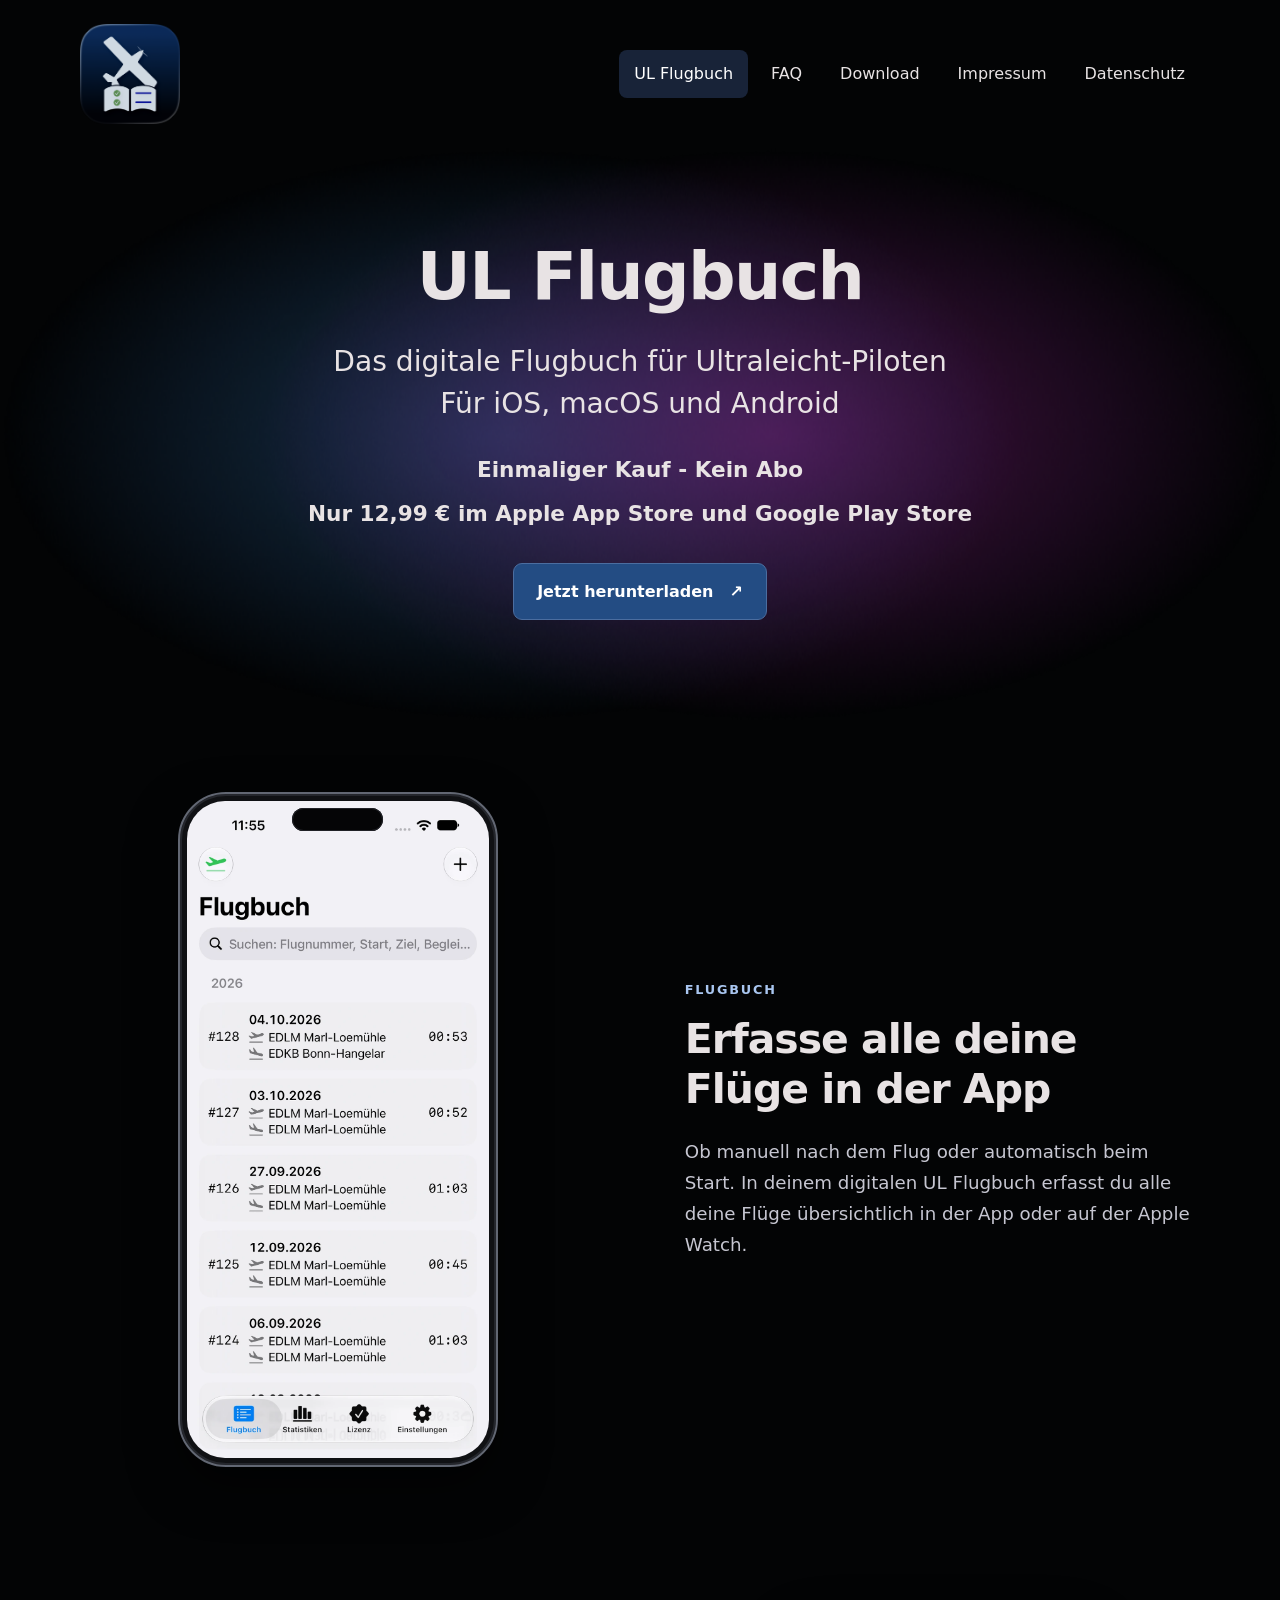
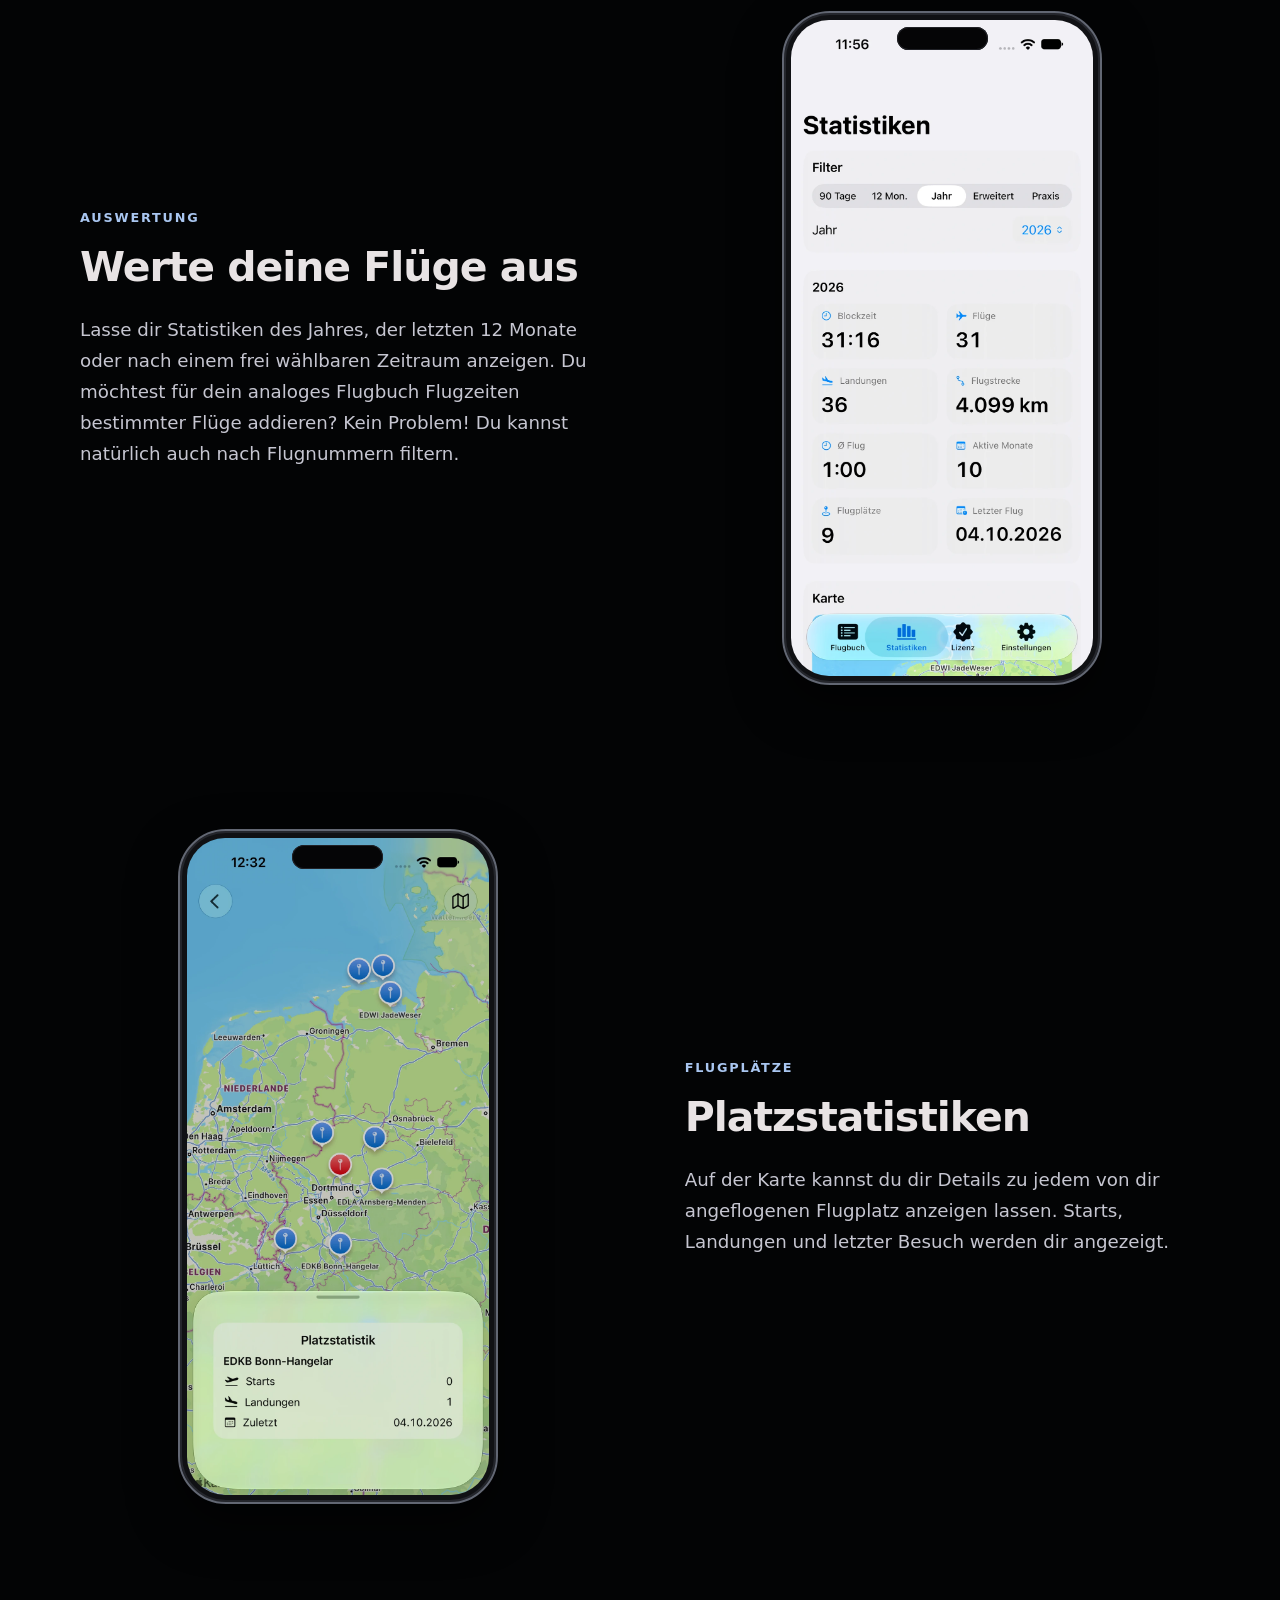
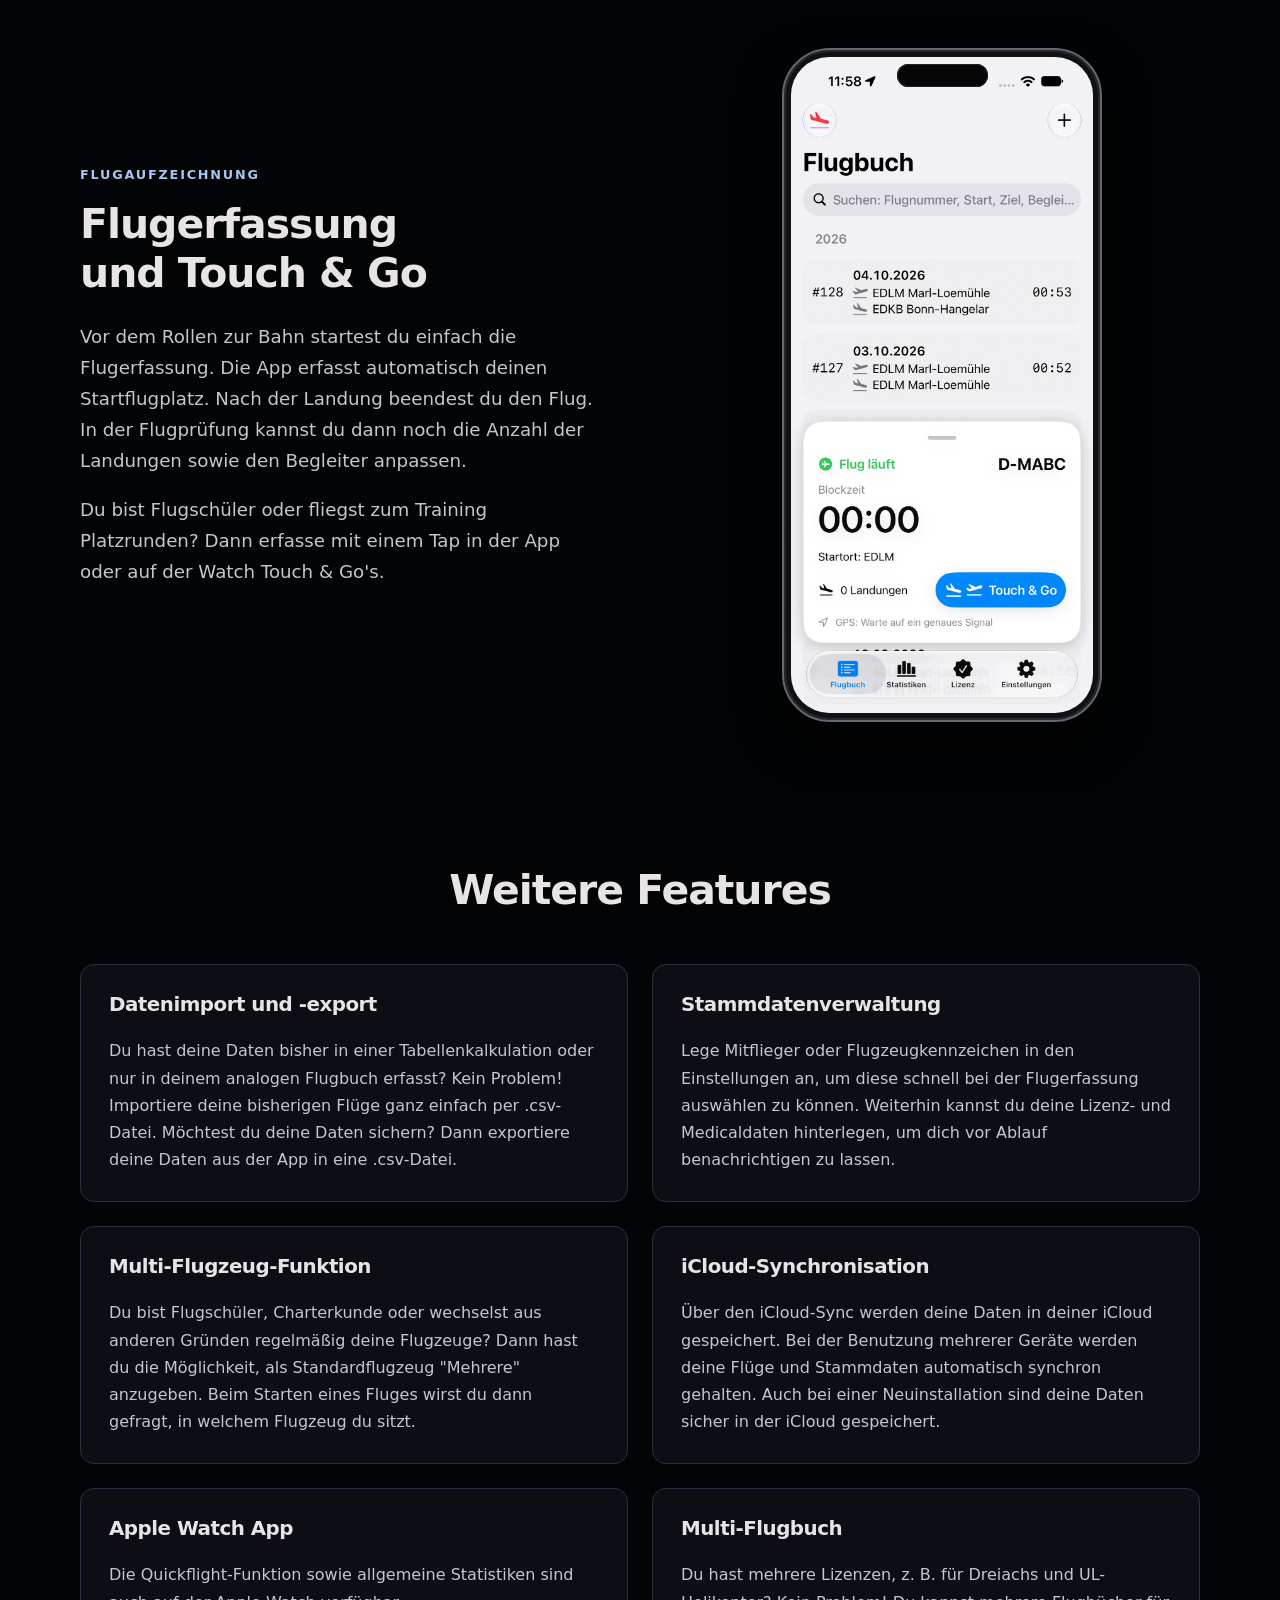
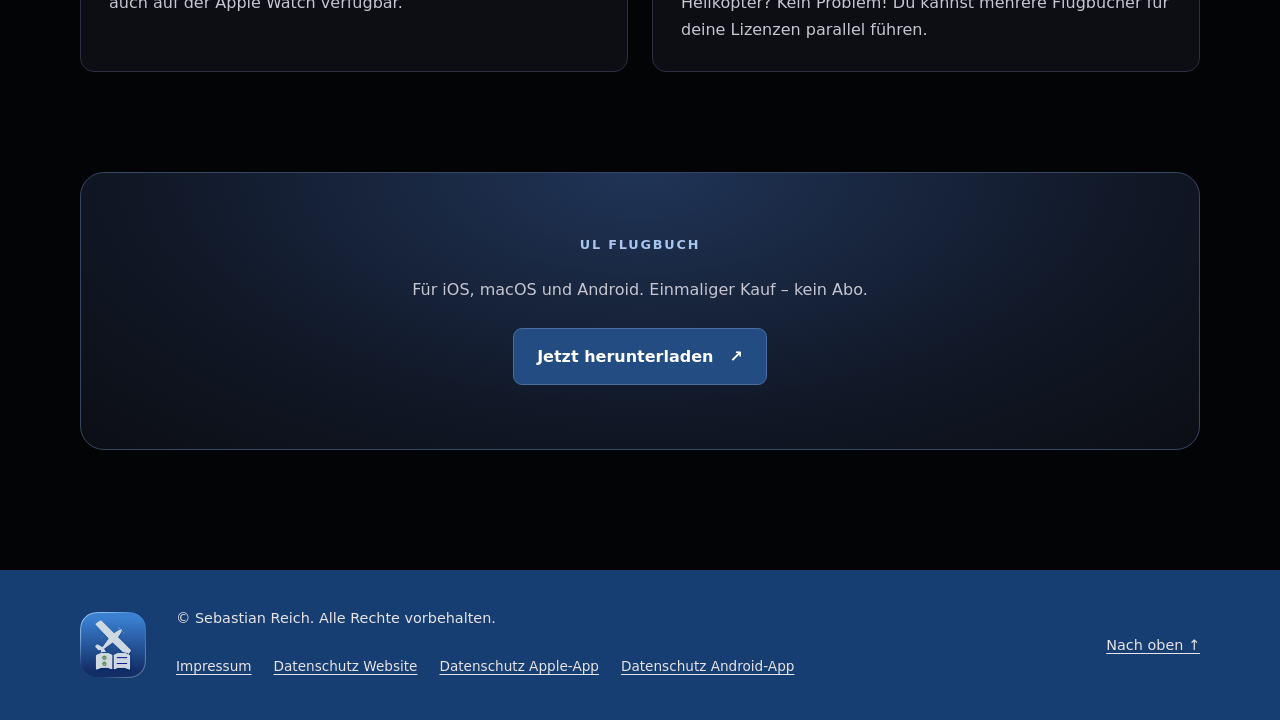
==== commit 2a5040c3: "Vereinfache Download-Bereich und zentriere den Button Entferne den Slogan, vergrößere den Abstand zu" ====
--- a/index.html
+++ b/index.html
@@ -18,7 +18,7 @@
   <meta name="theme-color" content="#050608">
   <link rel="icon" href="images/logo-footer.png" type="image/png">
   <link rel="apple-touch-icon" href="images/logo.png">
-  <link rel="stylesheet" href="css/style.css">
+  <link rel="stylesheet" href="css/style.css?v=20261104-2">
   <script src="js/navigation.js" defer></script>
   <script src="js/download.js" defer></script>
 </head>
@@ -40,8 +40,7 @@
 <section class="features wrap"><h2>Weitere Features</h2><div class="feature-grid"><article><h3>Datenimport und -export</h3><p>Du hast deine Daten bisher in einer Tabellenkalkulation oder nur in deinem analogen Flugbuch erfasst? Kein Problem! Importiere deine bisherigen Flüge ganz einfach per .csv-Datei. Möchtest du deine Daten sichern? Dann exportiere deine Daten aus der App in eine .csv-Datei. </p></article><article><h3>Stammdatenverwaltung</h3><p>Lege Mitflieger oder Flugzeugkennzeichen in den Einstellungen an, um diese schnell bei der Flugerfassung auswählen zu können. Weiterhin kannst du deine Lizenz- und Medicaldaten hinterlegen, um dich vor Ablauf benachrichtigen zu lassen.</p></article><article><h3>Multi-Flugzeug-Funktion</h3><p>Du bist Flugschüler, Charterkunde oder wechselst aus anderen Gründen regelmäßig deine Flugzeuge? Dann hast du die Möglichkeit, als Standardflugzeug &quot;Mehrere&quot; anzugeben. Beim Starten eines Fluges wirst du dann gefragt, in welchem Flugzeug du sitzt.</p></article><article><h3>iCloud-Synchronisation</h3><p>Über den iCloud-Sync werden deine Daten in deiner iCloud gespeichert. Bei der Benutzung mehrerer Geräte werden deine Flüge und Stammdaten automatisch synchron gehalten. Auch bei einer Neuinstallation sind deine Daten sicher in der iCloud gespeichert.</p></article><article><h3>Apple Watch App</h3><p>Die Quickflight-Funktion sowie allgemeine Statistiken sind auch auf der Apple Watch verfügbar.</p></article><article><h3>Multi-Flugbuch</h3><p>Du hast mehrere Lizenzen, z. B. für Dreiachs und UL-Helikopter? Kein Problem! Du kannst mehrere Flugbücher für deine Lizenzen parallel führen.</p></article></div></section>
 <section class="download-cta wrap" aria-labelledby="download-heading">
   <div class="download-cta-inner">
-    <p class="eyebrow">UL Flugbuch</p>
-    <h2 id="download-heading">Dein nächster Flug gehört ins Flugbuch.</h2>
+    <h2 class="eyebrow" id="download-heading">UL Flugbuch</h2>
     <p>Für iOS, macOS und Android. Einmaliger Kauf – kein Abo.</p>
     <a class="button" data-device-download href="download/index.html">Jetzt herunterladen <span aria-hidden="true">↗</span></a>
   </div>
--- a/css/style.css
+++ b/css/style.css
@@ -42,10 +42,10 @@
 .iphone:hover { border-color: #a0b4d6; }
 .feature-copy p { font-size: 1.14rem; color: var(--muted); }
 .eyebrow, .feature-copy .eyebrow { color: #a9c6f0; font-size: .8rem; font-weight: 700; letter-spacing: .14em; text-transform: uppercase; margin-bottom: 14px; }
-.download-cta { padding-bottom: 88px; text-align: center; }
-.download-cta-inner { padding: clamp(32px,6vw,64px) clamp(20px,4vw,48px); border: 1px solid #364764; border-radius: 24px; background: radial-gradient(ellipse at top, #203457 0%, #101725 65%, #0c0e14 100%); }
-.download-cta h2 { max-width: 700px; margin-inline: auto; }
-.download-cta-inner > p:not(.eyebrow) { color: var(--muted); margin-bottom: 28px; }
+.download-cta { padding-bottom: 120px; text-align: center; }
+.download-cta-inner { display: flex; flex-direction: column; align-items: center; gap: 24px; padding: clamp(32px,6vw,64px) clamp(20px,4vw,48px); border: 1px solid #364764; border-radius: 24px; background: radial-gradient(ellipse at top, #203457 0%, #101725 65%, #0c0e14 100%); }
+.download-cta .eyebrow { margin: 0; }
+.download-cta-inner > p { color: var(--muted); margin: 0; }
 .features { padding-block: 72px 100px; }
 .features > h2 { text-align: center; margin-bottom: 48px; }
 .feature-grid { display: grid; grid-template-columns: repeat(2,minmax(0,1fr)); gap: 24px; }
@@ -89,7 +89,7 @@
  .feature-copy { text-align: center; }
  .feature-grid { grid-template-columns: 1fr; }
  .features { padding-block: 48px 64px; }
- .download-cta { padding-bottom: 56px; }
+ .download-cta { padding-bottom: 80px; }
  .footer-inner { flex-wrap: wrap; align-items: flex-start; gap: 20px; }
  .footer-inner > div { flex: 1 1 210px; }
  .back-top { margin-left: 0; }
